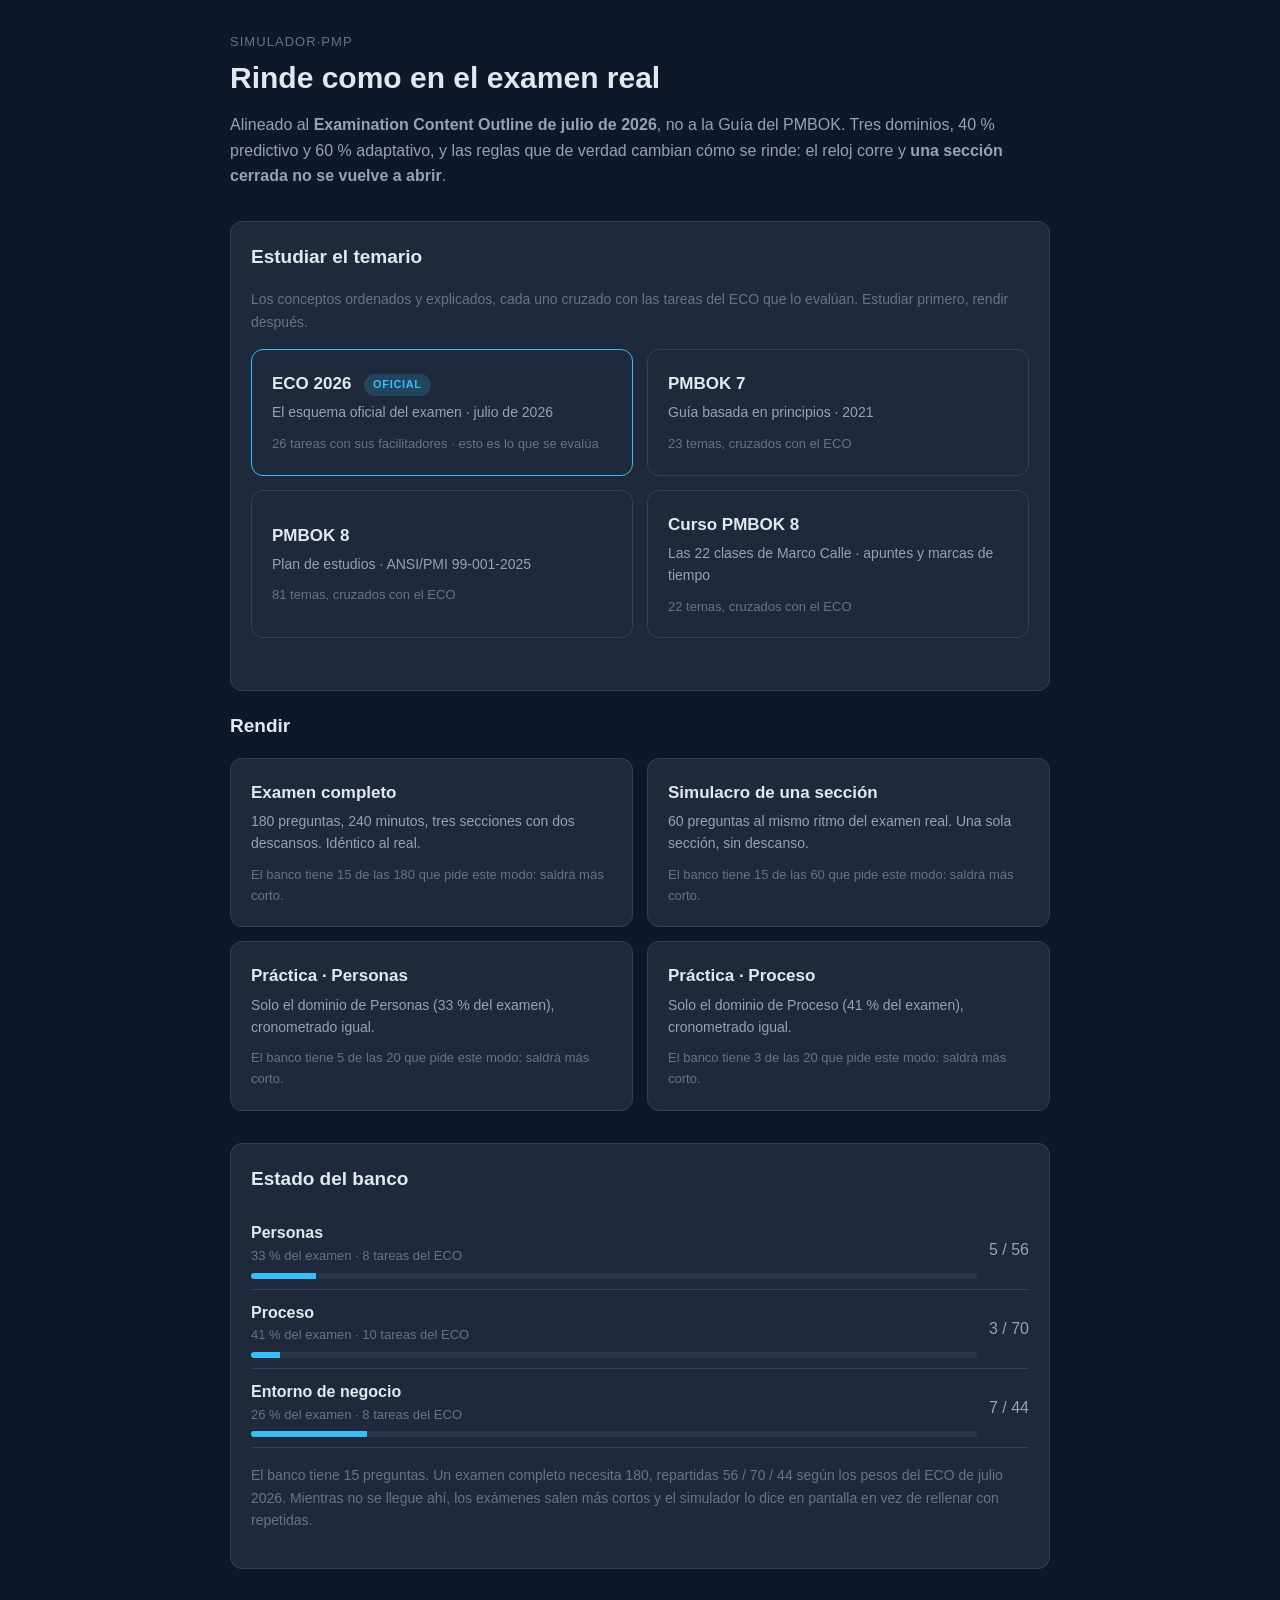
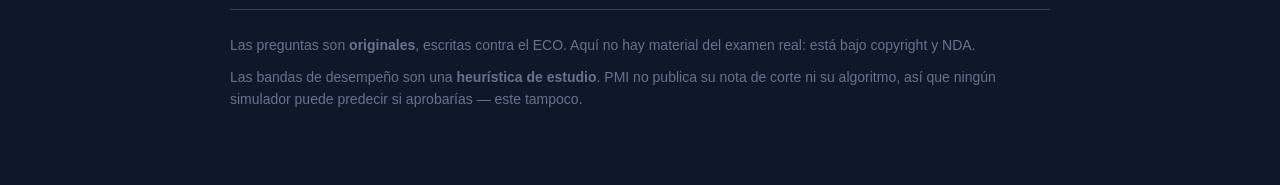
==== index.html @ 32e7440f "Simulador PMP alineado al ECO de julio de 2026 Simulador de examen y temario de estudio, sin depende" ====
<!DOCTYPE html>
<html lang="es">
<head>
<meta charset="utf-8">
<meta name="viewport" content="width=device-width, initial-scale=1">
<title>simulador·pmp — rinde como en el examen real</title>
<meta name="description" content="Simulador del examen PMP alineado al Examination Content Outline de julio de 2026: 180 preguntas, 240 minutos, secciones que no se pueden reabrir.">
<link rel="stylesheet" href="css/estilos.css">
</head>
<body>

<!-- ── INICIO ────────────────────────────────────────────── -->
<main id="vista-inicio" class="vista">
  <header class="cabecera">
    <p class="marca">simulador·pmp</p>
    <h1>Rinde como en el examen real</h1>
    <p class="bajada">
      Alineado al <strong>Examination Content Outline de julio de 2026</strong>, no a la
      Guía del PMBOK. Tres dominios, 40 % predictivo y 60 % adaptativo, y las reglas que
      de verdad cambian cómo se rinde: el reloj corre y
      <strong>una sección cerrada no se vuelve a abrir</strong>.
    </p>
  </header>

  <section class="panel">
    <h2>Estudiar el temario</h2>
    <p class="nota">Los conceptos ordenados y explicados, cada uno cruzado con las tareas del ECO que lo evalúan. Estudiar primero, rendir después.</p>
    <div class="tarjetas" id="ediciones"></div>
  </section>

  <h2 class="titulo-seccion">Rendir</h2>
  <section class="tarjetas" id="modos"></section>

  <section class="panel" id="panel-banco">
    <h2>Estado del banco</h2>
    <div id="cobertura"></div>
  </section>

  <footer class="pie">
    <p>
      Las preguntas son <strong>originales</strong>, escritas contra el ECO. Aquí no
      hay material del examen real: está bajo copyright y NDA.
    </p>
    <p>
      Las bandas de desempeño son una <strong>heurística de estudio</strong>. PMI no
      publica su nota de corte ni su algoritmo, así que ningún simulador puede
      predecir si aprobarías — este tampoco.
    </p>
  </footer>
</main>

<!-- ── TEMARIO ─────────────────────────────────────────── -->
<main id="vista-temario" class="vista oculta">
  <div class="barra">
    <button class="btn-plano" id="btn-volver-temario">← Volver al inicio</button>
  </div>
  <header class="cabecera">
    <p class="marca" id="tem-sub"></p>
    <h1 id="tem-titulo"></h1>
    <p class="bajada" id="tem-resumen"></p>
  </header>
  <div id="tem-cuerpo"></div>
</main>

<!-- ── EXAMEN ──────────────────────────────────────────── -->
<main id="vista-examen" class="vista oculta">
  <div class="barra">
    <div class="barra-izq">
      <span class="pastilla" id="etiqueta-seccion"></span>
      <span class="pastilla tenue" id="etiqueta-progreso"></span>
    </div>
    <div class="barra-der">
      <span class="reloj" id="reloj"></span>
      <button class="btn-plano" id="btn-mapa">Mapa</button>
    </div>
  </div>

  <article class="pregunta">
    <p class="numero" id="numero"></p>
    <p class="enunciado" id="enunciado"></p>
    <p class="instruccion oculta" id="instruccion"></p>
    <div id="opciones" class="opciones"></div>
  </article>

  <div class="acciones">
    <button class="btn-plano" id="btn-marcar">Marcar para revisar</button>
    <div class="acciones-der">
      <button class="btn-sec" id="btn-anterior">Anterior</button>
      <button class="btn-pri" id="btn-siguiente">Siguiente</button>
    </div>
  </div>

  <div class="mapa oculta" id="mapa">
    <div class="mapa-caja">
      <div class="mapa-cab">
        <h2>Preguntas de esta sección</h2>
        <button class="btn-plano" id="btn-cerrar-mapa">Cerrar</button>
      </div>
      <div class="leyenda">
        <span><i class="pt respondida"></i> respondida</span>
        <span><i class="pt marcada"></i> marcada</span>
        <span><i class="pt"></i> sin responder</span>
      </div>
      <div class="rejilla" id="rejilla"></div>
      <button class="btn-pri ancho" id="btn-terminar-seccion"></button>
    </div>
  </div>
</main>

<!-- ── DESCANSO ────────────────────────────────────────── -->
<main id="vista-descanso" class="vista oculta">
  <div class="centrado">
    <p class="marca">Descanso</p>
    <p class="reloj grande" id="reloj-descanso"></p>
    <p class="bajada">
      El reloj del examen está detenido. La sección anterior quedó cerrada y sus
      preguntas ya no se pueden modificar.
    </p>
    <button class="btn-pri" id="btn-reanudar">Continuar ahora</button>
  </div>
</main>

<!-- ── RESULTADO ──────────────────────────────────────── -->
<main id="vista-resultado" class="vista oculta">
  <header class="cabecera">
    <p class="marca">Resultado</p>
    <h1 id="res-titular"></h1>
    <p class="bajada" id="res-resumen"></p>
  </header>

  <section class="panel">
    <h2>Por dominio</h2>
    <div id="res-dominios"></div>
  </section>

  <section class="panel">
    <h2>Revisión</h2>
    <p class="nota">Se muestran solo las preguntas puntuadas. Las piloto no cuentan y nunca se señalan durante el examen, igual que en el real.</p>
    <div id="res-revision"></div>
  </section>

  <button class="btn-pri ancho" id="btn-volver">Volver al inicio</button>
</main>

<script src="js/eco.js"></script>
<script src="js/eco-notas.js"></script>
<script src="js/temario.js"></script>
<script src="js/preguntas/semilla.js"></script>
<script src="js/motor.js"></script>
<script src="js/app.js"></script>
</body>
</html>
---- css/estilos.css ----
/* simulador·pmp — identidad sobria, pensada para 240 minutos de lectura. */

:root {
  --fondo:      #0F172A;
  --superficie: #1E293B;
  --superficie2:#293548;
  --borde:      #334155;
  --texto:      #E2E8F0;
  --tenue:      #94A3B8;
  --apagado:    #64748B;
  --acento:     #38BDF8;
  --bien:       #34D399;
  --mal:        #F87171;
  --alerta:     #FBBF24;
  --radio:      12px;
}

* { box-sizing: border-box; }

body {
  margin: 0;
  background: var(--fondo);
  color: var(--texto);
  font-family: -apple-system, BlinkMacSystemFont, 'Segoe UI', Roboto, Helvetica, Arial, sans-serif;
  font-size: 16px;
  line-height: 1.6;
}

.vista { max-width: 860px; margin: 0 auto; padding: 32px 20px 64px; }
.oculta { display: none !important; }

/* ── Tipografía ─────────────────────────────────────────────────────────── */
h1 { font-size: 30px; line-height: 1.25; margin: 0 0 16px; }
h2 { font-size: 19px; margin: 0 0 16px; }
.marca { margin: 0 0 6px; font-size: 13px; letter-spacing: .08em; text-transform: uppercase; color: var(--apagado); }
.bajada { color: var(--tenue); margin: 0 0 8px; }
.nota { color: var(--apagado); font-size: 14px; margin: 0 0 16px; }
.cabecera { margin-bottom: 32px; }
.pie { margin-top: 40px; padding-top: 24px; border-top: 1px solid var(--borde); color: var(--apagado); font-size: 14px; }
.pie p { margin: 0 0 10px; }

/* ── Tarjetas de modo ───────────────────────────────────────────────────── */
.tarjetas { display: grid; gap: 14px; margin-bottom: 32px; }
.tarjeta {
  background: var(--superficie); border: 1px solid var(--borde);
  border-radius: var(--radio); padding: 20px; cursor: pointer;
  text-align: left; color: inherit; font: inherit; width: 100%;
  transition: border-color .15s, background .15s;
}
.tarjeta:hover:not(:disabled) { border-color: var(--acento); background: var(--superficie2); }
.tarjeta:disabled { opacity: .45; cursor: not-allowed; }
.tarjeta h3 { margin: 0 0 4px; font-size: 17px; }
.tarjeta p { margin: 0; color: var(--tenue); font-size: 14px; }
.tarjeta .meta { margin-top: 10px; color: var(--apagado); font-size: 13px; }

/* ── Paneles ────────────────────────────────────────────────────────────── */
.panel { background: var(--superficie); border: 1px solid var(--borde); border-radius: var(--radio); padding: 20px; margin-bottom: 20px; }

.fila { display: flex; align-items: center; gap: 12px; padding: 10px 0; border-bottom: 1px solid var(--borde); }
.fila:last-child { border-bottom: 0; }
.fila-nombre { flex: 1; min-width: 0; }
.fila-nombre small { display: block; color: var(--apagado); font-size: 13px; }
.fila-dato { font-variant-numeric: tabular-nums; color: var(--tenue); white-space: nowrap; }

.medidor { height: 6px; border-radius: 3px; background: var(--superficie2); overflow: hidden; margin-top: 6px; }
.medidor i { display: block; height: 100%; background: var(--acento); }
.medidor i.bien { background: var(--bien); }
.medidor i.mal  { background: var(--mal); }

/* ── Barra del examen ───────────────────────────────────────────────────── */
.barra { display: flex; justify-content: space-between; align-items: center; gap: 12px; margin-bottom: 24px; flex-wrap: wrap; }
.barra-izq, .barra-der { display: flex; align-items: center; gap: 10px; }
.pastilla { background: var(--superficie); border: 1px solid var(--borde); border-radius: 999px; padding: 5px 12px; font-size: 13px; }
.pastilla.tenue { color: var(--tenue); }
.reloj { font-variant-numeric: tabular-nums; font-size: 20px; font-weight: 600; }
.reloj.apremio { color: var(--alerta); }
.reloj.critico { color: var(--mal); }
.reloj.grande { font-size: 46px; display: block; margin: 12px 0 20px; }

/* ── Pregunta ───────────────────────────────────────────────────────────── */
.pregunta { background: var(--superficie); border: 1px solid var(--borde); border-radius: var(--radio); padding: 24px; }
.numero { margin: 0 0 12px; color: var(--apagado); font-size: 13px; letter-spacing: .06em; text-transform: uppercase; }
.enunciado { margin: 0 0 18px; font-size: 17px; line-height: 1.65; }
.instruccion { margin: 0 0 14px; color: var(--alerta); font-size: 14px; }

.opciones { display: grid; gap: 10px; }
.opcion {
  display: flex; gap: 12px; align-items: flex-start;
  background: var(--fondo); border: 1px solid var(--borde);
  border-radius: 10px; padding: 14px 16px; cursor: pointer;
  text-align: left; color: inherit; font: inherit; width: 100%;
  transition: border-color .15s, background .15s;
}
.opcion:hover { border-color: var(--apagado); }
.opcion.elegida { border-color: var(--acento); background: rgba(56, 189, 248, .10); }
.opcion .letra { flex: 0 0 auto; width: 26px; height: 26px; border-radius: 50%; border: 1px solid var(--borde); display: grid; place-items: center; font-size: 13px; color: var(--tenue); }
.opcion.elegida .letra { border-color: var(--acento); color: var(--acento); }
.opcion.correcta { border-color: var(--bien); background: rgba(52, 211, 153, .10); }
.opcion.errada  { border-color: var(--mal);  background: rgba(248, 113, 113, .10); }

/* ── Botones ────────────────────────────────────────────────────────────── */
.acciones { display: flex; justify-content: space-between; align-items: center; gap: 12px; margin-top: 20px; flex-wrap: wrap; }
.acciones-der { display: flex; gap: 10px; margin-left: auto; }

.btn-pri, .btn-sec, .btn-plano {
  font: inherit; font-weight: 600; border-radius: 10px; padding: 11px 20px; cursor: pointer; border: 1px solid transparent;
}
.btn-pri   { background: var(--acento); color: #0F172A; }
.btn-sec   { background: transparent; color: var(--texto); border-color: var(--borde); }
.btn-plano { background: transparent; color: var(--tenue); border-color: var(--borde); padding: 8px 14px; font-weight: 500; font-size: 14px; }
.btn-pri:disabled, .btn-sec:disabled { opacity: .4; cursor: not-allowed; }
.btn-plano.activa { color: var(--alerta); border-color: var(--alerta); }
.ancho { width: 100%; margin-top: 20px; }

/* ── Mapa de preguntas ──────────────────────────────────────────────────── */
.mapa { position: fixed; inset: 0; background: rgba(15, 23, 42, .88); display: grid; place-items: center; padding: 20px; z-index: 10; }
.mapa-caja { background: var(--superficie); border: 1px solid var(--borde); border-radius: var(--radio); padding: 22px; max-width: 620px; width: 100%; max-height: 88vh; overflow-y: auto; }
.mapa-cab { display: flex; justify-content: space-between; align-items: center; gap: 12px; }
.leyenda { display: flex; gap: 16px; flex-wrap: wrap; color: var(--apagado); font-size: 13px; margin: 12px 0 16px; }
.leyenda span { display: flex; align-items: center; gap: 6px; }
.pt { width: 11px; height: 11px; border-radius: 3px; background: var(--superficie2); border: 1px solid var(--borde); display: inline-block; }
.pt.respondida { background: var(--acento); border-color: var(--acento); }
.pt.marcada { background: var(--alerta); border-color: var(--alerta); }

.rejilla { display: grid; grid-template-columns: repeat(auto-fill, minmax(44px, 1fr)); gap: 8px; }
.celda { background: var(--superficie2); border: 1px solid var(--borde); border-radius: 8px; padding: 9px 0; font: inherit; font-size: 14px; color: var(--tenue); cursor: pointer; font-variant-numeric: tabular-nums; }
.celda.respondida { background: var(--acento); border-color: var(--acento); color: #0F172A; font-weight: 600; }
.celda.marcada { border-color: var(--alerta); color: var(--alerta); }
.celda.marcada.respondida { color: #0F172A; }
.celda.actual { outline: 2px solid var(--texto); outline-offset: 1px; }

/* ── Resultado ──────────────────────────────────────────────────────────── */
.centrado { text-align: center; padding-top: 60px; }
.banda { display: inline-block; border-radius: 999px; padding: 4px 12px; font-size: 13px; font-weight: 600; }
.banda.sobre { background: rgba(52, 211, 153, .18); color: var(--bien); }
.banda.objetivo { background: rgba(56, 189, 248, .18); color: var(--acento); }
.banda.bajo { background: rgba(251, 191, 36, .18); color: var(--alerta); }
.banda.deficiente { background: rgba(248, 113, 113, .18); color: var(--mal); }

.revision { border: 1px solid var(--borde); border-radius: 10px; padding: 16px; margin-bottom: 12px; }
.revision.bien { border-left: 3px solid var(--bien); }
.revision.mal  { border-left: 3px solid var(--mal); }
.revision .enunciado { font-size: 15px; margin-bottom: 10px; }
.revision .explicacion { color: var(--tenue); font-size: 14px; margin: 12px 0 0; padding-top: 12px; border-top: 1px solid var(--borde); }
.revision .etiquetas { color: var(--apagado); font-size: 13px; margin: 0 0 10px; }

@media (min-width: 620px) {
  .tarjetas { grid-template-columns: repeat(2, 1fr); }
}

/* ── Temario ────────────────────────────────────────────────────────────── */
.titulo-seccion { font-size: 19px; margin: 0 0 16px; }

.grupo { margin-bottom: 28px; }
.grupo > h2 { margin-bottom: 6px; }
.grupo > .intro { color: var(--tenue); font-size: 15px; margin: 0 0 16px; }

.tema { border: 1px solid var(--borde); border-radius: 10px; margin-bottom: 10px; background: var(--superficie); overflow: hidden; }
.tema-cab {
  display: flex; align-items: center; gap: 12px; width: 100%;
  background: none; border: 0; color: inherit; font: inherit; font-weight: 600;
  padding: 15px 18px; cursor: pointer; text-align: left;
}
.tema-cab:hover { background: var(--superficie2); }
.tema-cab .marca-num { flex: 0 0 auto; color: var(--apagado); font-variant-numeric: tabular-nums; font-weight: 400; }
.tema-cab .flecha { margin-left: auto; color: var(--apagado); transition: transform .15s; }
.tema.abierto .tema-cab .flecha { transform: rotate(90deg); }

.tema-cuerpo { display: none; padding: 0 18px 18px; }
.tema.abierto .tema-cuerpo { display: block; }
.tema-cuerpo dt { color: var(--acento); font-size: 13px; letter-spacing: .05em; text-transform: uppercase; margin-top: 14px; }
.tema-cuerpo dd { margin: 4px 0 0; color: var(--texto); font-size: 15px; line-height: 1.6; }
.tema-cuerpo dl { margin: 0; }

.refs { margin-top: 16px; padding-top: 14px; border-top: 1px solid var(--borde); }
.refs p { margin: 0 0 8px; color: var(--apagado); font-size: 13px; letter-spacing: .05em; text-transform: uppercase; }
.ref { display: inline-block; background: var(--superficie2); border: 1px solid var(--borde); border-radius: 999px; padding: 4px 12px; margin: 0 6px 6px 0; font-size: 13px; color: var(--tenue); }

.hueco { border: 1px dashed var(--alerta); border-radius: var(--radio); padding: 22px; background: rgba(251, 191, 36, .06); }
.hueco p { margin: 0 0 12px; color: var(--tenue); font-size: 15px; line-height: 1.6; }
.hueco p:last-child { margin-bottom: 0; }
.hueco code { background: var(--superficie2); padding: 2px 6px; border-radius: 4px; font-size: 13px; color: var(--texto); }

/* ── Temario: edición oficial y facilitadores ───────────────────────────── */
.tarjeta.destacada { border-color: var(--acento); }
.sello { display: inline-block; vertical-align: middle; margin-left: 8px; background: rgba(56,189,248,.18); color: var(--acento); border-radius: 999px; padding: 2px 9px; font-size: 11px; letter-spacing: .06em; text-transform: uppercase; font-weight: 600; }

.insignia { margin-left: auto; background: var(--superficie2); border: 1px solid var(--borde); border-radius: 999px; padding: 2px 10px; font-size: 12px; font-weight: 500; color: var(--tenue); font-variant-numeric: tabular-nums; }
.insignia.vacia { color: var(--alerta); border-color: rgba(251,191,36,.4); background: rgba(251,191,36,.08); }
.tema-cab .flecha { margin-left: 12px; }

ul.facilitadores { margin: 6px 0 0; padding-left: 20px; }
ul.facilitadores li { color: var(--texto); font-size: 15px; line-height: 1.55; margin-bottom: 7px; }

/* ── Gráficos y ejemplos del temario ────────────────────────────────────── */
.grafico { margin: 16px 0 4px; padding: 16px; background: var(--fondo); border: 1px solid var(--borde); border-radius: 10px; overflow-x: auto; }
.grafico svg { display: block; width: 100%; height: auto; max-width: 620px; margin: 0 auto; }
.grafico text { font-family: -apple-system, BlinkMacSystemFont, 'Segoe UI', Roboto, Helvetica, Arial, sans-serif; }

.ejemplo { margin-top: 16px; padding: 14px 16px; border-left: 3px solid var(--acento); background: rgba(56, 189, 248, .07); border-radius: 0 8px 8px 0; }
.ejemplo-cab { margin: 0 0 8px; font-size: 12px; letter-spacing: .07em; text-transform: uppercase; color: var(--acento); font-weight: 600; }
.ejemplo p { margin: 0 0 9px; font-size: 15px; line-height: 1.6; color: var(--texto); }
.ejemplo p:last-child { margin-bottom: 0; }
.ejemplo strong { color: #F8FAFC; }
.ejemplo .mal { color: var(--mal); }
.ejemplo .bien { color: var(--bien); }

/* ── Fichas de clase en video ───────────────────────────────────────────── */
ul.momentos { list-style: none; margin: 6px 0 0; padding: 0; }
ul.momentos li { margin-bottom: 6px; }
ul.momentos a { display: flex; gap: 10px; align-items: baseline; color: var(--tenue); text-decoration: none; font-size: 14px; line-height: 1.5; }
ul.momentos a:hover { color: var(--texto); }
ul.momentos .min { flex: 0 0 auto; min-width: 44px; color: var(--acento); font-variant-numeric: tabular-nums; font-size: 13px; }

.ver-clase { margin: 16px 0 0; }
.ver-clase a { display: inline-block; border: 1px solid var(--borde); border-radius: 8px; padding: 8px 14px; color: var(--tenue); text-decoration: none; font-size: 14px; }
.ver-clase a:hover { border-color: var(--acento); color: var(--acento); }

.credito { margin-top: 18px; padding: 14px 16px; border: 1px dashed var(--borde); border-radius: 10px; color: var(--apagado); font-size: 13px; line-height: 1.6; }
.credito a { color: var(--acento); }
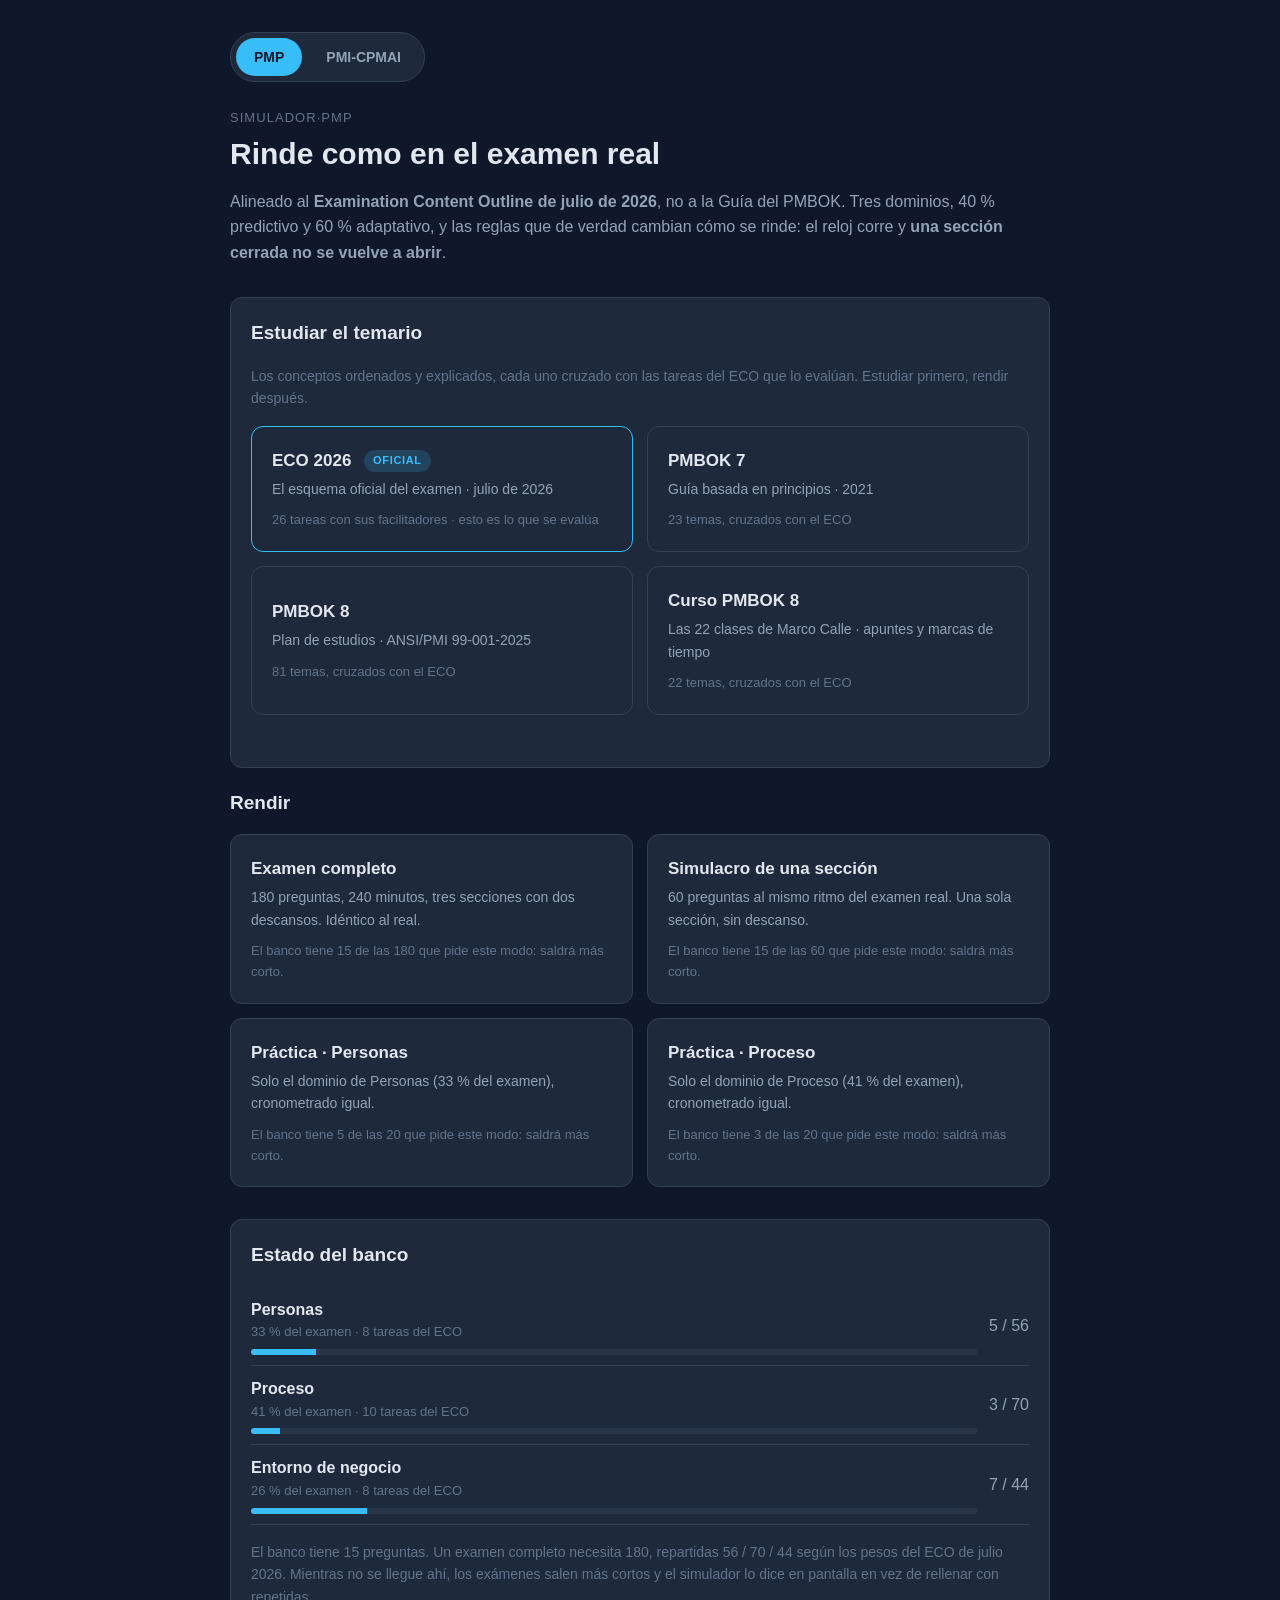
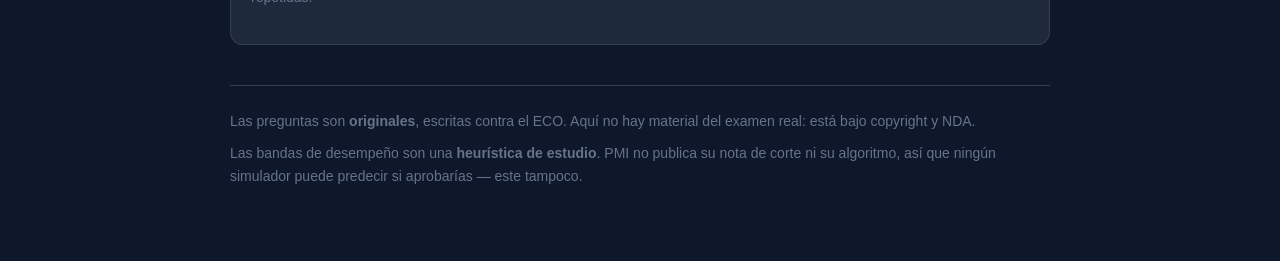
==== commit 8113e453: "Hacer visible el cambio entre certificaciones El enlace a la otra certificación era una nota pequeña" ====
--- a/index.html
+++ b/index.html
@@ -11,6 +11,11 @@
 
 <!-- ── INICIO ────────────────────────────────────────────── -->
 <main id="vista-inicio" class="vista">
+  <nav class="certs" aria-label="Elegir certificación">
+    <a href="./" class="activa">PMP</a>
+    <a href="cpmai.html">PMI-CPMAI</a>
+  </nav>
+
   <header class="cabecera">
     <p class="marca">simulador·pmp</p>
     <h1>Rinde como en el examen real</h1>
--- a/css/estilos.css
+++ b/css/estilos.css
@@ -218,3 +218,29 @@
 
 .credito { margin-top: 18px; padding: 14px 16px; border: 1px dashed var(--borde); border-radius: 10px; color: var(--apagado); font-size: 13px; line-height: 1.6; }
 .credito a { color: var(--acento); }
+
+/* ── Selector de certificación ──────────────────────────────────────────── */
+/* Va arriba del todo en ambas páginas. Antes era una nota al pie de la cabecera
+   y nadie la encontraba: la segunda certificación parecía no existir. */
+.certs {
+  display: flex; gap: 6px; flex-wrap: wrap;
+  margin: 0 0 26px;
+  padding: 5px;
+  background: var(--superficie);
+  border: 1px solid var(--borde);
+  border-radius: 999px;
+  width: fit-content;
+}
+.certs a {
+  display: block;
+  padding: 8px 18px;
+  border-radius: 999px;
+  font-size: 14px;
+  font-weight: 600;
+  color: var(--tenue);
+  text-decoration: none;
+  transition: background .15s, color .15s;
+}
+.certs a:hover { color: var(--texto); }
+.certs a.activa { background: var(--acento); color: #0F172A; }
+.certs a:focus-visible { outline: 2px solid var(--acento); outline-offset: 2px; }
